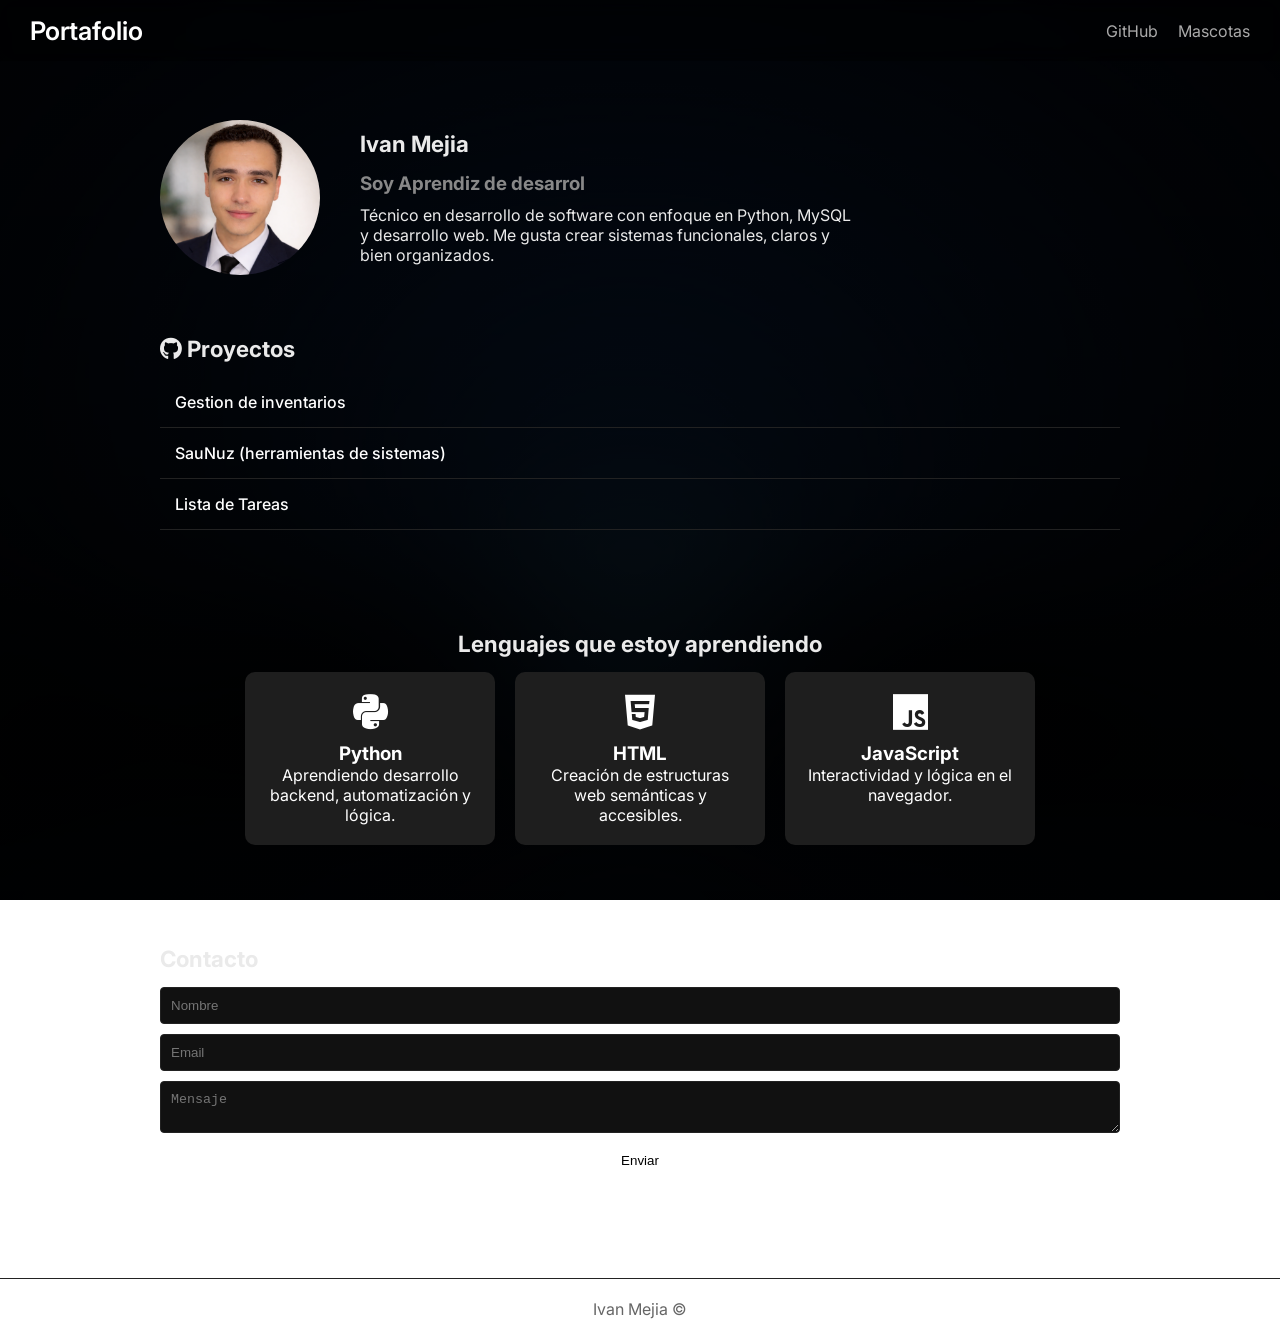
==== index.html @ cd4180dd "high-changes" ====
<!doctype html>
<html lang="es">
  <head>
    <meta charset="UTF-8" />
    <meta name="viewport" content="width=device-width, initial-scale=1.0" />
    <meta
      name="description"
      content="Portafolio profesional de Ivan Mejia - Desarrollador de software Jr"
    />
    <meta name="author" content="Ivan Mejia" />
    <link rel="stylesheet" href="src/css/style.css" />
    <link rel="icon" type="image/x-icon" href="public/img/Retrato profesional de joven hombre (1).png">
    <link
      rel="stylesheet"
      href="https://cdnjs.cloudflare.com/ajax/libs/font-awesome/6.5.0/css/all.min.css"
    />
    <title>Ivan Mejia | Portafolio</title>
  </head>
  <body>
    <header>
      <h1>Portafolio</h1>
      <nav>
        <ul>
          <li>
            <a href="https://github.com/nuz777" target="_blank">GitHub</a>
          </li>
          <li><a href="mascotas.html">Mascotas</a></li>
        </ul>
      </nav>
    </header>

    <main>
      <section id="sobre-mi">
        <div class="sobre-mi">
          <img
            src="public/img/Retrato profesional de joven hombre (1).png"
            class="perfil-img"
          />

          <div class="info">
            <h2>Ivan Mejia</h2>
            <h3 id="typing"></h3>
            <p>
              Técnico en desarrollo de software con enfoque en Python, MySQL y
              desarrollo web. Me gusta crear sistemas funcionales, claros y bien
              organizados.
            </p>
          </div>
        </div>
      </section>

        

      <section id="proyectos">
        <h2><i class="fa-brands fa-github"></i> Proyectos</h2>
        <ul>
          <li>
            <a
              href="https://github.com/nuz777/inventario.python"
              target="_blank"
              >Gestion de inventarios</a
            >
          </li>
          <li>
            <a href="https://github.com/nuz777/Sau_Nuz" target="_blank"
              >SauNuz (herramientas de sistemas)</a
            >
          </li>
          <li>
            <a
              href="https://github.com/nuz777/project_final"
              target="_blank"
              >Lista de Tareas</a
            >
          </li>
        </ul>
      </section>

      <section id="habilidades">
      <h2>Lenguajes que estoy aprendiendo</h2>

      <div class="cards-container">
        
        <div class="card2">
          <i class="fa-brands fa-python"></i>
          <h3>Python</h3>
          <p>Aprendiendo desarrollo backend, automatización y lógica.</p>
        </div>

        <div class="card2">
          <i class="fa-brands fa-html5"></i>
          <h3>HTML</h3>
          <p>Creación de estructuras web semánticas y accesibles.</p>
        </div>

        <div class="card2">
          <i class="fa-brands fa-js"></i>
          <h3>JavaScript</h3>
          <p>Interactividad y lógica en el navegador.</p>
        </div>

      </div>
    </section>

      <section id="contacto">
        <h2>Contacto</h2>
        <form id="contacto-form">
          <input type="text" id="nombre" placeholder="Nombre" required />
          <input type="email" id="email" placeholder="Email" required />
          <textarea id="mensaje" placeholder="Mensaje" required></textarea>
          <button type="submit">Enviar</button>
        </form>
        
        <div id="mensaje-exito"> <b> ¡Mensaje enviado correctamente! </b></div>
      </section>
    </main>
    

    <footer>
      <p> Ivan Mejia ©</p>
    </footer>

    <script src="src/js/main.js"></script>

  
  </body>
</html>
---- src/css/style.css ----
@import url('https://fonts.googleapis.com/css2?family=Inter:wght@300;400;600&display=swap');

/* RESET */
* {
    margin: 0;
    padding: 0;
    box-sizing: border-box;
}

body {
    font-family: 'Inter', sans-serif;
    background: 
        linear-gradient(rgba(0,0,0,0.7), rgba(0,0,0,0.9)),
        url("/public/img/abstract-luxury-gradient-blue-background-smooth-dark-blue-with-black-vignette-studio-banner\ \(1\)\ \(1\).jpg") no-repeat;
    
    background-size: cover;
    background-position: center;
    background-attachment: fixed;

    color: #eaeaea;
}
/* HEADER */
header {
    position: fixed;
    top: 0;
    left: 0;
    width: 100%;
    
    display: flex;
    justify-content: space-between;
    align-items: center;

    background: rgba(0, 0, 0, 0.3);
    backdrop-filter: blur(10px);

    padding: 15px 30px;
    z-index: 1000;

    transition: background 0.3s ease;
}

/* EFECTO SCROLL  */
header.scrolled {
    background: rgba(0, 0, 0, 0.9);
}

header h1 {
    font-size: 1.6rem;
    font-weight: 600;
    color: #fff;
}

nav ul {
    display: flex;
    gap: 20px;
    list-style: none;
}

nav a {
    color: #aaa;
    text-decoration: none;
    transition: 0.3s;
}

nav a:hover {
    color: #fff;
}

/* MAIN  */
main {
    max-width: 1000px;
    margin: 0 auto;
    padding: 120px 20px 40px; /*  esto evita que el header tape */
}

/* SECCIONES */
section {
    margin-bottom: 60px;
}

h2 {
    font-size: 1.4rem;
    margin-bottom: 15px;
}

/* SOBRE MI */
.sobre-mi {
    display: flex;
    align-items: center;
    gap: 40px;
}

.perfil-img {
    width: 160px;
    border-radius: 50%;
}

.info {
    max-width: 500px;
}

#typing {
    color: #888;
    margin: 10px 0;
}

/* PROYECTOS */
#proyectos ul {
    list-style: none;
}

#proyectos li {
    padding: 15px;
    border-bottom: 1px solid #222;
    transition: 0.3s;
}

#proyectos li:hover {
    background: #111;
}

#proyectos a {
    color: #fff;
    text-decoration: none;
    font-weight: 500;
}

/* FORMULARIO */
form {
    display: flex;
    flex-direction: column;
    gap: 10px;
}

input, textarea {
    background: #111;
    border: 1px solid #222;
    padding: 10px;
    color: white;
    border-radius: 4px;
}

input:focus, textarea:focus {
    outline: none;
    border-color: #555;
}

button {
    background: #fff;
    color: #000;
    border: none;
    padding: 10px;
    cursor: pointer;
    transition: 0.3s;
}

button:hover {
    background: #ddd;
}

/* MENSAJE */
#mensaje-exito {
    display: none;
    margin-top: 10px;
    color: #4ade80;
}



#habilidades {
  padding: 40px;
  text-align: center;
}

.cards-container {
  display: flex;
  justify-content: center;
  gap: 20px;
  flex-wrap: wrap;
}

.card2 {
  background: #1e1e1e;
  color: white;
  padding: 20px;
  width: 250px;
  border-radius: 10px;
  transition: transform 0.3s ease, box-shadow 0.3s ease;
}

.card2 i {
  font-size: 40px;
  margin-bottom: 10px;
}

.card2:hover {
  transform: translateY(-10px);
  box-shadow: 0 10px 20px rgba(0,0,0,0.3);
}



/* FOOTER */
footer {
    text-align: center;
    padding: 20px;
    border-top: 1px solid #222;
    color: #666;
}

/* MASCOTAS GRID */
.mascotas-grid {
    display: grid;
    grid-template-columns: repeat(auto-fit, minmax(250px, 1fr));
    gap: 20px;
}

/* CARDS */
.card {
    border: 1px solid #222;
    padding: 15px;
    text-align: center;
    transition: 0.3s;
}

.card:hover {
    background: #111;
}

.card img {
    width: 100%;
    height: 250px;        /* altura fija */
    object-fit: cover;    /* recorta sin deformar */
    border-radius: 8px;
    margin-bottom: 10px;
}

/* BOTON VOLVER */
.btn-volver {
    display: inline-block;
    margin-top: 20px;
    border: 1px solid #fff;
    padding: 8px 15px;
    text-decoration: none;
    color: white;
    transition: 0.3s;
}

.btn-volver:hover {
    background: #fff;
    color: #000;
}

/* RESPONSIVE */
@media (max-width: 768px) {
    header {
        flex-direction: column;
        gap: 10px;
    }

    .sobre-mi {
        flex-direction: column;
        text-align: center;
    }
}

header.scrolled {
    background: rgba(0, 0, 0, 0.9);
}




/* ANIMACION de mascotas */
.fade-in {
    opacity: 0;
    transform: translateY(30px);
    transition: all 0.6s ease;
}

/* CUANDO SE ACTIVA */
.fade-in.visible {
    opacity: 1;
    transform: translateY(0);
}

/* DELAYS PROGRESIVOS */
.card:nth-child(1) { transition-delay: 0.1s; }
.card:nth-child(2) { transition-delay: 0.2s; }
.card:nth-child(3) { transition-delay: 0.3s; }
.card:nth-child(4) { transition-delay: 0.4s; }
.card:nth-child(5) { transition-delay: 0.5s; }
.card:nth-child(6) { transition-delay: 0.6s; }
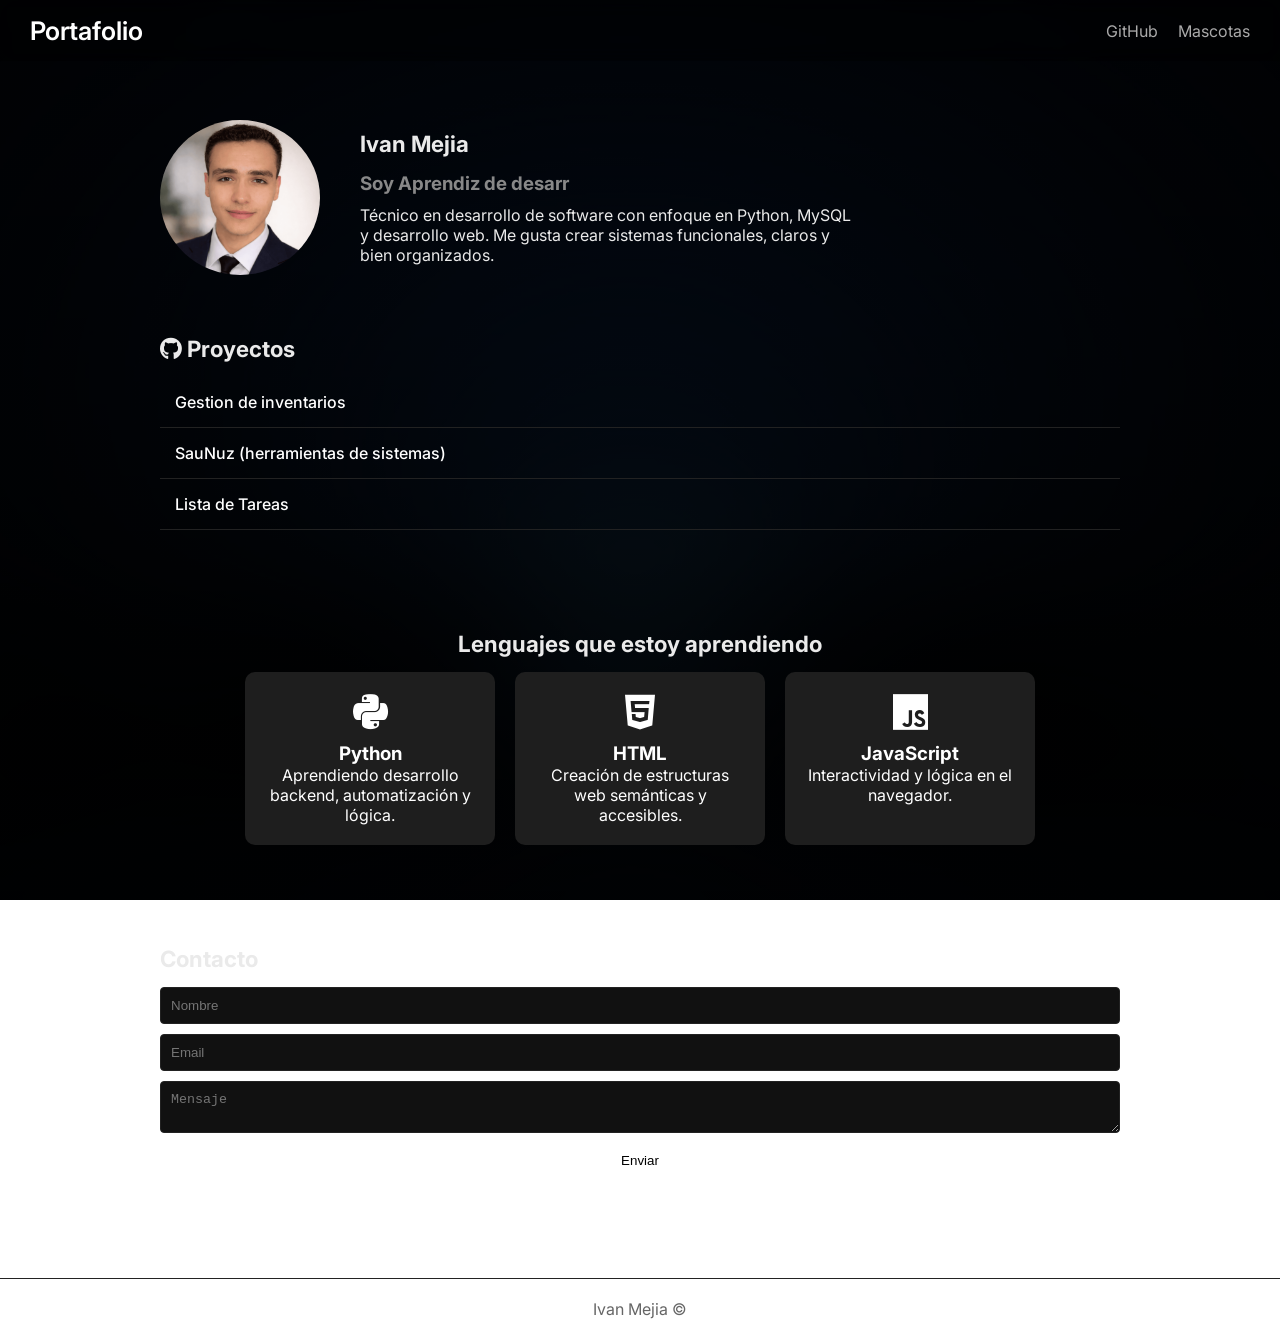
==== commit a23f41f9: "optimizacion _vaga" ====
--- a/index.html
+++ b/index.html
@@ -33,7 +33,7 @@
       <section id="sobre-mi">
         <div class="sobre-mi">
           <img
-            src="public/img/Retrato profesional de joven hombre (1).png"
+            src="public/img/Ivan.png"
             class="perfil-img"
           />
 
--- a/src/css/style.css
+++ b/src/css/style.css
@@ -11,7 +11,7 @@
     font-family: 'Inter', sans-serif;
     background: 
         linear-gradient(rgba(0,0,0,0.7), rgba(0,0,0,0.9)),
-        url("/public/img/abstract-luxury-gradient-blue-background-smooth-dark-blue-with-black-vignette-studio-banner\ \(1\)\ \(1\).jpg") no-repeat;
+        url("../../public/img/abstract-luxury-gradient-blue-background.jpg.jpg") no-repeat;
     
     background-size: cover;
     background-position: center;
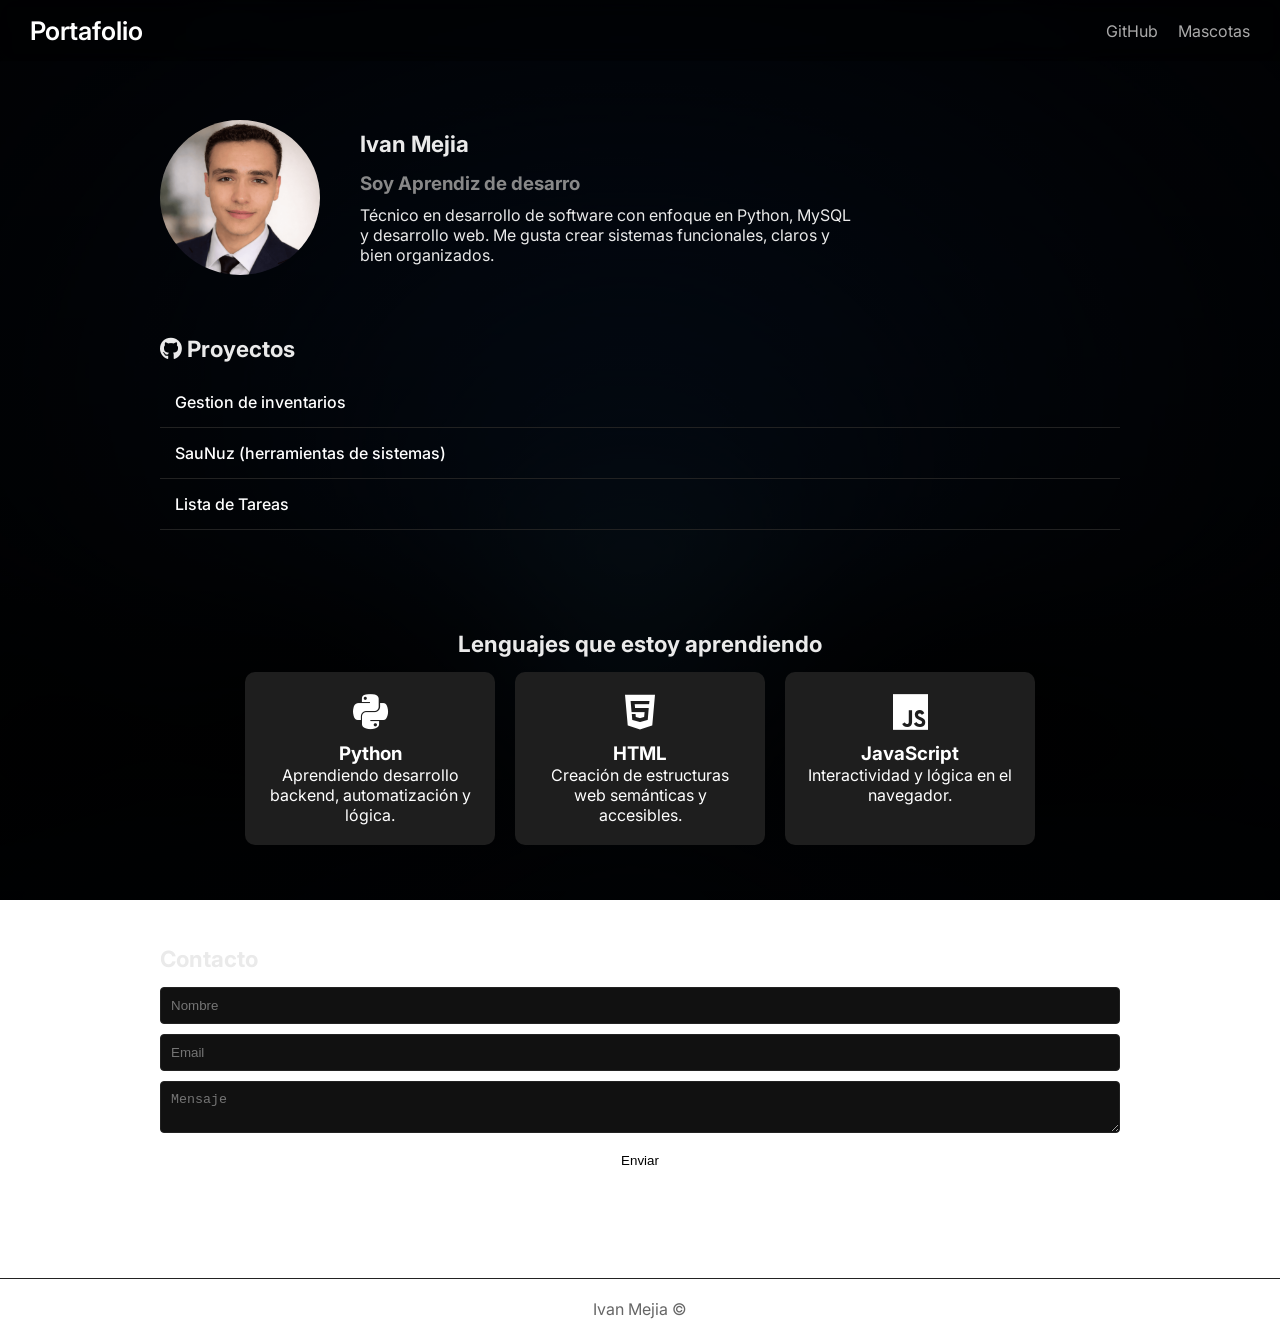
==== commit 7d5c1a7d: "optimizacion_vaga1.0.1" ====
--- a/index.html
+++ b/index.html
@@ -9,7 +9,7 @@
     />
     <meta name="author" content="Ivan Mejia" />
     <link rel="stylesheet" href="src/css/style.css" />
-    <link rel="icon" type="image/x-icon" href="public/img/Retrato profesional de joven hombre (1).png">
+    <link rel="icon" type="image/x-icon" href="public/img/Ivan.png">
     <link
       rel="stylesheet"
       href="https://cdnjs.cloudflare.com/ajax/libs/font-awesome/6.5.0/css/all.min.css"
--- a/src/css/style.css
+++ b/src/css/style.css
@@ -11,7 +11,7 @@
     font-family: 'Inter', sans-serif;
     background: 
         linear-gradient(rgba(0,0,0,0.7), rgba(0,0,0,0.9)),
-        url("../../public/img/abstract-luxury-gradient-blue-background.jpg.jpg") no-repeat;
+        url("../../public/img/abstract-luxury-gradient-blue-background.jpg") no-repeat;
     
     background-size: cover;
     background-position: center;
@@ -19,6 +19,19 @@
 
     color: #eaeaea;
 }
+
+/* FIX MOBILE */
+@media (max-width: 768px) {
+  body {
+    background-attachment: scroll;
+  }
+}
+
+/* PREVENT OVERFLOW */
+html, body {
+  overflow-x: hidden;
+}
+
 /* HEADER */
 header {
     position: fixed;
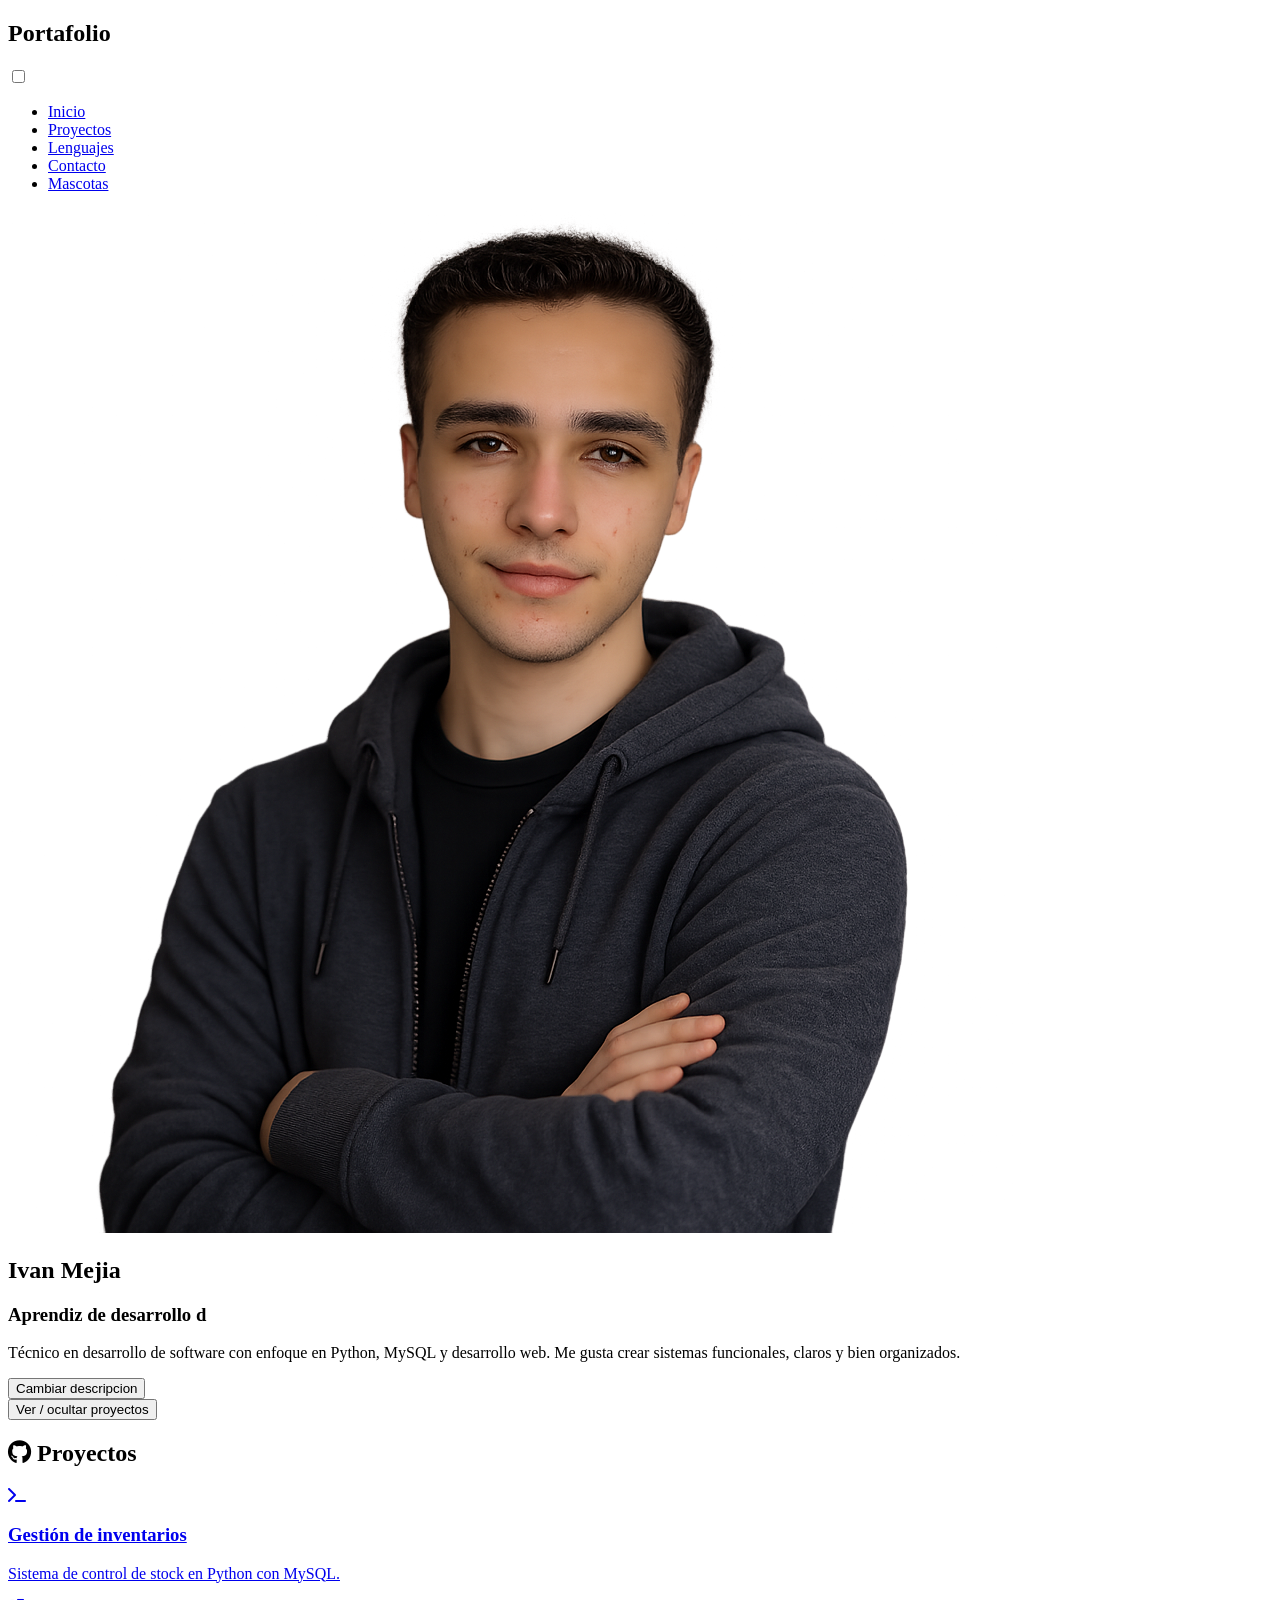
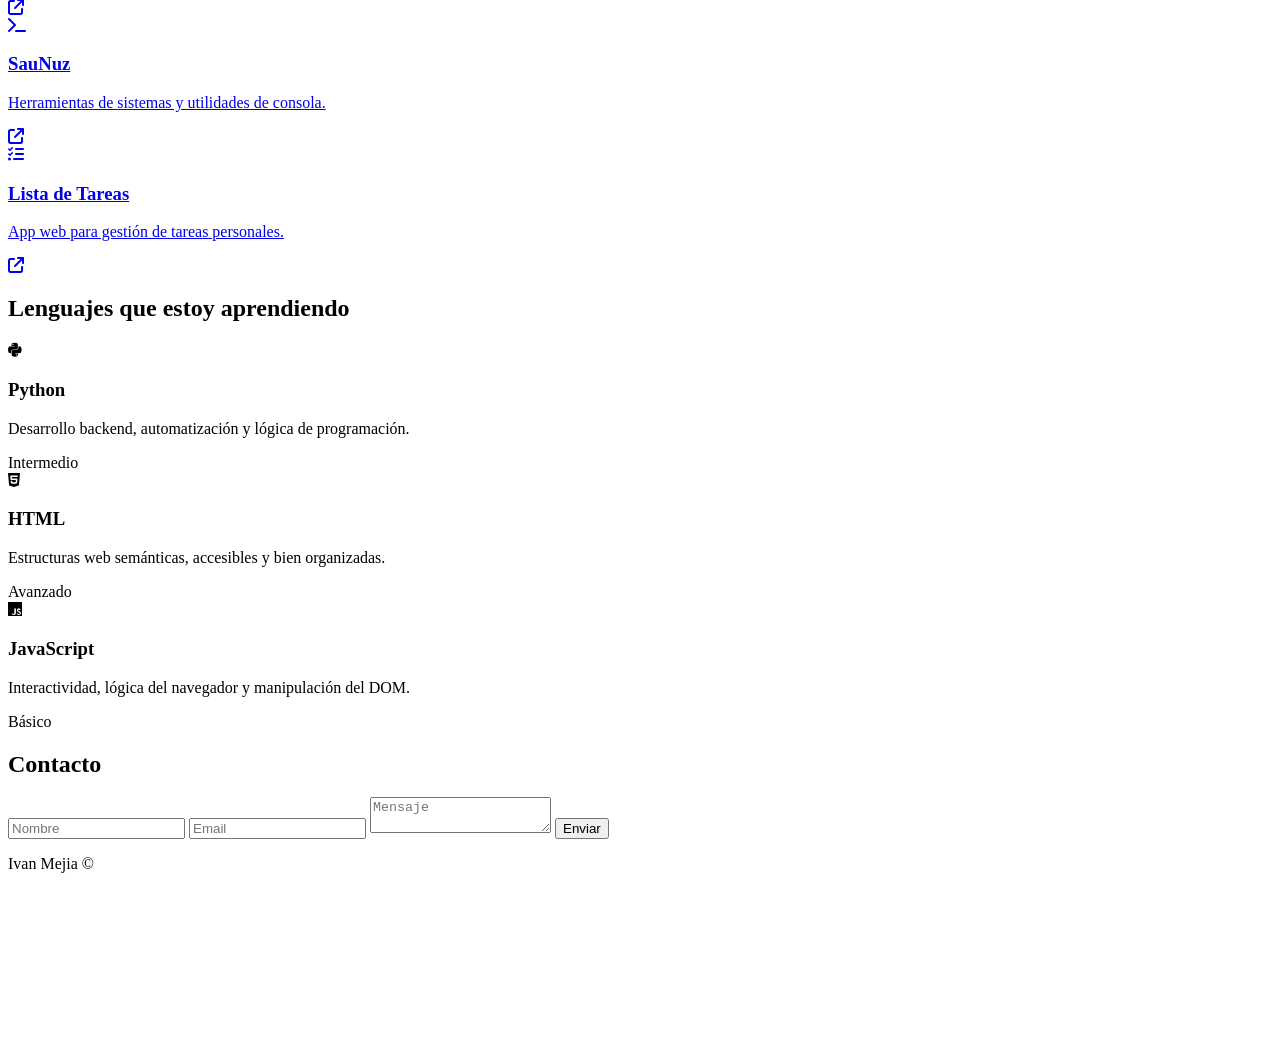
==== commit 823ae837: "img" ====
--- a/index.html
+++ b/index.html
@@ -3,12 +3,7 @@
   <head>
     <meta charset="UTF-8" />
     <meta name="viewport" content="width=device-width, initial-scale=1.0" />
-    <meta
-      name="description"
-      content="Portafolio profesional de Ivan Mejia - Desarrollador de software Jr"
-    />
-    <meta name="author" content="Ivan Mejia" />
-    <link rel="stylesheet" href="src/css/style.css" />
+    <link rel="stylesheet" href="src/css/index.css" />
     <link rel="icon" type="image/x-icon" href="public/img/Ivan.png">
     <link
       rel="stylesheet"
@@ -17,30 +12,38 @@
     <title>Ivan Mejia | Portafolio</title>
   </head>
   <body>
-    <header>
-      <h1>Portafolio</h1>
-      <nav>
-        <ul>
-          <li>
-            <a href="https://github.com/nuz777" target="_blank">GitHub</a>
-          </li>
-          <li><a href="mascotas.html">Mascotas</a></li>
+
+ <nav class="navbar">
+        <h1>Portafolio</h1>
+        <!-- Checkbox oculto para la lógica del menú -->
+        <input type="checkbox" id="menu-toggler" class="menu-toggler">
+        <label for="menu-toggler" class="hamburger">
+            <span></span>
+            <span></span>
+            <span></span>
+        </label>
+        <ul class="nav-links">
+          <li><a href="#sobre-mi">Inicio</a></li>
+          <li><a href="#proyecto">Proyectos</a></li>
+          <li><a href="#habilidades">Lenguajes</a></li>
+          <li><a href="#contacto">Contacto</a></li>
+            <li><a href="./mascotas.html">Mascotas</a></li>
         </ul>
-      </nav>
-    </header>
+    </nav>
 
-    <main>
-      <section id="sobre-mi">
+    
+    <main id="sobre-mi">
+      <section >
         <div class="sobre-mi">
           <img
-            src="public/img/Ivan.png"
+            src="public/img/IvanDv.png"
             class="perfil-img"
           />
 
           <div class="info">
             <h2>Ivan Mejia</h2>
             <h3 id="typing"></h3>
-            <p>
+            <p id="proyecto">
               Técnico en desarrollo de software con enfoque en Python, MySQL y
               desarrollo web. Me gusta crear sistemas funcionales, claros y bien
               organizados.
@@ -48,60 +51,87 @@
           </div>
         </div>
       </section>
-
-        
-
       <section id="proyectos">
         <h2><i class="fa-brands fa-github"></i> Proyectos</h2>
-        <ul>
-          <li>
-            <a
-              href="https://github.com/nuz777/inventario.python"
-              target="_blank"
-              >Gestion de inventarios</a
-            >
-          </li>
-          <li>
-            <a href="https://github.com/nuz777/Sau_Nuz" target="_blank"
-              >SauNuz (herramientas de sistemas)</a
-            >
-          </li>
-          <li>
-            <a
-              href="https://github.com/nuz777/project_final"
-              target="_blank"
-              >Lista de Tareas</a
-            >
-          </li>
-        </ul>
+        <div class="proyectos-grid">
+
+          <a href="https://github.com/nuz777/inventario.python" target="_blank" class="proyecto-card">
+            <div class="proyecto-icon"><i class="fa-solid fa-terminal"></i></div>
+            <div class="proyecto-info">
+              <h3>Gestión de inventarios</h3>
+              <p>Sistema de control de stock en Python con MySQL.</p>
+            </div>
+            <i class="fa-solid fa-arrow-up-right-from-square proyecto-arrow"></i>
+          </a>
+
+          <a href="https://github.com/nuz777/Sau_Nuz" target="_blank" class="proyecto-card">
+            <div class="proyecto-icon"><i class="fa-solid fa-terminal"></i></div>
+            <div class="proyecto-info">
+              <h3>SauNuz</h3>
+              <p>Herramientas de sistemas y utilidades de consola.</p>
+            </div>
+            <i class="fa-solid fa-arrow-up-right-from-square proyecto-arrow"></i>
+          </a>
+
+          <a href="https://github.com/nuz777/project_final" target="_blank" class="proyecto-card">
+            <div class="proyecto-icon"><i class="fa-solid fa-list-check"></i></div>
+            <div class="proyecto-info">
+              <h3>Lista de Tareas</h3>
+              <p>App web para gestión de tareas personales.</p>
+          
+              <span id="habilidades"></span>
+            </div>
+            <i class="fa-solid fa-arrow-up-right-from-square proyecto-arrow"></i>
+          </a>
+
+        </div>
       </section>
 
       <section id="habilidades">
-      <h2>Lenguajes que estoy aprendiendo</h2>
+        <h2>Lenguajes que estoy aprendiendo</h2>
 
-      <div class="cards-container">
-        
-        <div class="card2">
-          <i class="fa-brands fa-python"></i>
-          <h3>Python</h3>
-          <p>Aprendiendo desarrollo backend, automatización y lógica.</p>
+        <div class="cards-container">
+
+          <div class="card2">
+            <div class="card2-icon python-bg">
+              <i class="fa-brands fa-python"></i>
+            </div>
+            <h3>Python</h3>
+            <p>Desarrollo backend, automatización y lógica de programación.</p>
+            <div class="card2-bar">
+              <div class="card2-fill" style="width: 60%; background: #3776AB;"></div>
+            </div>
+            <span class="card2-nivel">Intermedio</span>
+          </div>
+
+          <div class="card2">
+            <div class="card2-icon html-bg">
+              <i class="fa-brands fa-html5"></i>
+            </div>
+            <h3>HTML</h3>
+            <p>Estructuras web semánticas, accesibles y bien organizadas.</p>
+            <div class="card2-bar">
+              <div class="card2-fill" style="width: 75%; background: #E34F26;"></div>
+            </div>
+            <span class="card2-nivel">Avanzado</span>
+          </div>
+
+          <div class="card2">
+            <div class="card2-icon js-bg">
+              <i class="fa-brands fa-js"></i>
+            </div>
+            <h3>JavaScript</h3>
+            <p>Interactividad, lógica del navegador y manipulación del DOM.</p>
+            <div class="card2-bar">
+              <div class="card2-fill" style="width: 45%; background: #F7DF1E;"></div>
+            </div>
+            <span class="card2-nivel">Básico</span>
+          </div>
         </div>
+      </section>
 
-        <div class="card2">
-          <i class="fa-brands fa-html5"></i>
-          <h3>HTML</h3>
-          <p>Creación de estructuras web semánticas y accesibles.</p>
-        </div>
 
-        <div class="card2">
-          <i class="fa-brands fa-js"></i>
-          <h3>JavaScript</h3>
-          <p>Interactividad y lógica en el navegador.</p>
-        </div>
-
-      </div>
-    </section>
-
+      
       <section id="contacto">
         <h2>Contacto</h2>
         <form id="contacto-form">
@@ -121,6 +151,12 @@
     </footer>
 
     <script src="src/js/main.js"></script>
+  
+
+     <video autoplay muted loop class="bg-video">
+      <source src="/public/videos/videopro.mp4" type="video/mp4">
+     </video>
+
 
   
   </body>
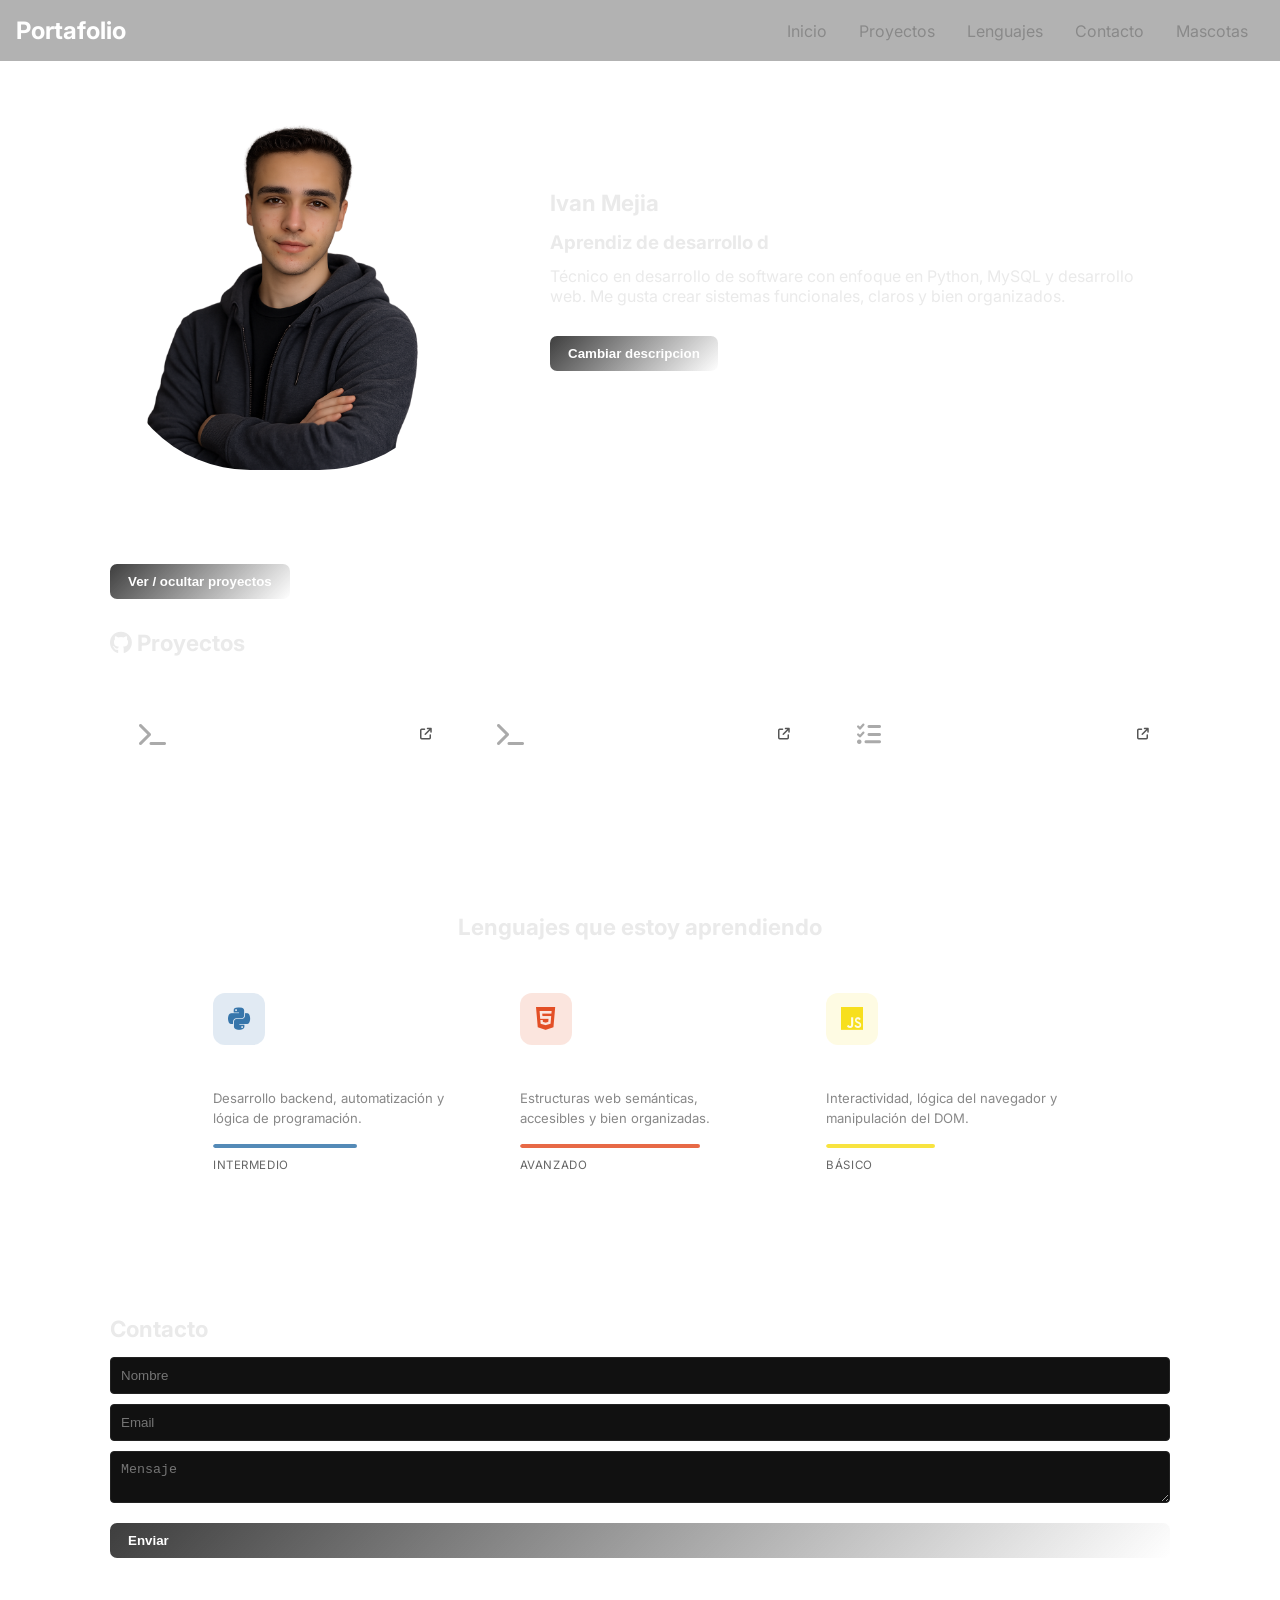
==== commit 88acfb39: "PROJECTO-FINALIZADO" ====
--- a/index.html
+++ b/index.html
@@ -3,8 +3,9 @@
   <head>
     <meta charset="UTF-8" />
     <meta name="viewport" content="width=device-width, initial-scale=1.0" />
-    <link rel="stylesheet" href="src/css/index.css" />
-    <link rel="icon" type="image/x-icon" href="public/img/Ivan.png">
+    <meta name="description" content="Portafolio web de Ivan Mejía, desarrollador de software. Incluye proyectos, habilidades y contacto." />
+    <link rel="stylesheet" href="assets/css/index.css" />
+    <link rel="icon" type="image/x-icon" href="assets/img/favicon.png">
     <link
       rel="stylesheet"
       href="https://cdnjs.cloudflare.com/ajax/libs/font-awesome/6.5.0/css/all.min.css"
@@ -36,7 +37,8 @@
       <section >
         <div class="sobre-mi">
           <img
-            src="public/img/IvanDv.png"
+            src="assets/img/IvanDv.png"
+            alt="Foto de perfil de Ivan Mejía"
             class="perfil-img"
           />
 
@@ -150,11 +152,11 @@
       <p> Ivan Mejia ©</p>
     </footer>
 
-    <script src="src/js/main.js"></script>
+    <script src="assets/js/main.js"></script>
   
 
      <video autoplay muted loop class="bg-video">
-      <source src="/public/videos/videopro.mp4" type="video/mp4">
+      <source src="assets/videos/videopro.mp4" type="video/mp4">
      </video>
 
 
--- a/assets/css/index.css
+++ b/assets/css/index.css
@@ -0,0 +1,10 @@
+@import url(./styles.css);
+@import url(./header.css);
+@import url(./sections.css);
+@import url(./projects.css);
+@import url(./form.css);
+@import url(./skills.css);
+@import url(./footer.css);
+@import url(./buttons.css);
+@import url(./pets.css);
+@import url(./responsive.css);
